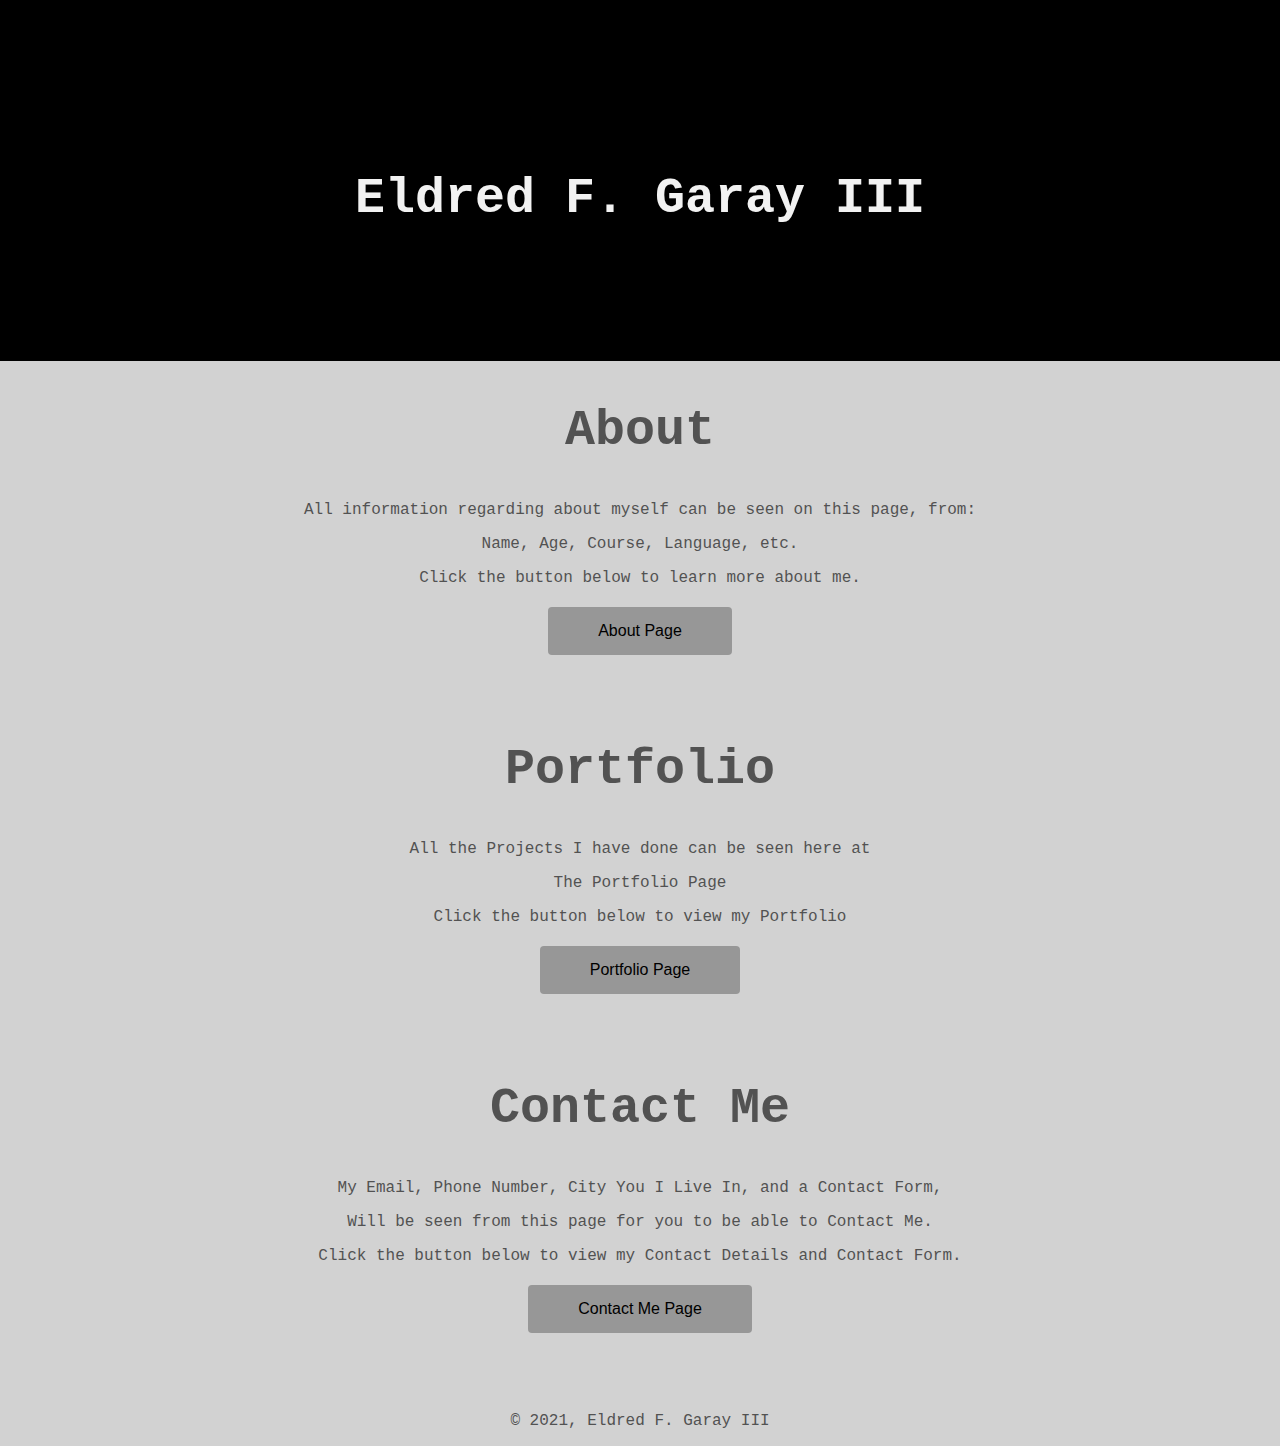
==== index.html @ b16a8767 "Add files via upload" ====
<!DOCTYPE html>
<html lang="en" dir="ltr">

<head>
  <meta charset="utf-8">
  <title>Home</title>
  <link rel="stylesheet" href="css/homepagestyles.css">
</head>

<body>
  <!-- Top Header Container -->
  <div class="top-container">
    <h1>Eldred F. Garay III</h1>
  </div>

  <!-- About Me Container -->
  <div class="about-container">
      <h2>About</h2>
      <p>All information regarding about myself can be seen on this page, from: </p>
      <p>Name, Age, Course, Language, etc.</p>
      <p>Click the button below to learn more about me.</p>
      <button class="button" name="aboutpage"><a href="pages/aboutpage.html">About Page</a></button>
    </div>

    <br><br>

      <!-- Portfolio Container -->
    <div class="portfolio-container">
      <h2>Portfolio</h2>
      <p>All the Projects I have done can be seen here at </p>
      <p>The Portfolio Page</p>
      <p>Click the button below to view my Portfolio</p>
      <button class="button" name="portfolio"><a href="pages/portfoliopage.html">Portfolio Page</a></button>
    </div>

    <br><br>

    <!-- Contact Me Container -->
    <div class="contactme-container">
      <h2>Contact Me</h2>
      <p>My Email, Phone Number, City You I Live In, and a Contact Form,</p>
      <p>Will be seen from this page for you to be able to Contact Me.</p>
      <p>Click the button below to view my Contact Details and Contact Form.</p>
      <button class="button" name="contactme"><a href="pages/contactme.html">Contact Me Page</a></button>
    </div>

    <br><br><br>
    <!-- Bottom Container -->
  <div class="bottom-container">
    <p>© 2021, Eldred F. Garay III</p>
  </div>

</body>

</html>
---- css/homepagestyles.css ----
/* Body CSS */
body {
  margin: 0;
  text-align: center;
  font-family: "Lucida Console", "Courier New", monospace;
  color: #525252;
  background-color: #d2d2d2;
}

/* Header CSS */
h1 {
  margin-top: 100px;
  font-family: "Lucida Console", "Courier New", monospace;
  font-size: 50px;
  color: #f2f2f2;
}

h2{
  font-family: "Lucida Console", "Courier New", monospace;
  font-size: 50px;
  color: #525252;
  padding-bottom: 0px;
}

h3{
  font-family: "Lucida Console", "Courier New", monospace;
}

a{
  text-decoration: none;
  color: #000000;
}

/* Top Container CSS */
.titleTop{
  font-size: 30px;
  font-weight: normal;
  color: #f2f2f2

}

.top-container {
  background-color: #000000;
  position: relative;
  padding-top: 70px;
  padding-bottom: 100px
}

/* Content Container CSS */
.about-container{
  margin: 5px 0;
}

.portfolio-container{
  margin: 5px 0;
}

.contactme-container{
  margin: 5px 0;
}

.button {
  background-color: #979797;
  border: none;
  color: white;
  padding: 15px 50px;
  border-radius: 4px;
  text-align: center;
  text-decoration: none;
  display: inline-block;
  font-size: 16px;
  margin: 4px 2px;
  cursor: pointer;
}
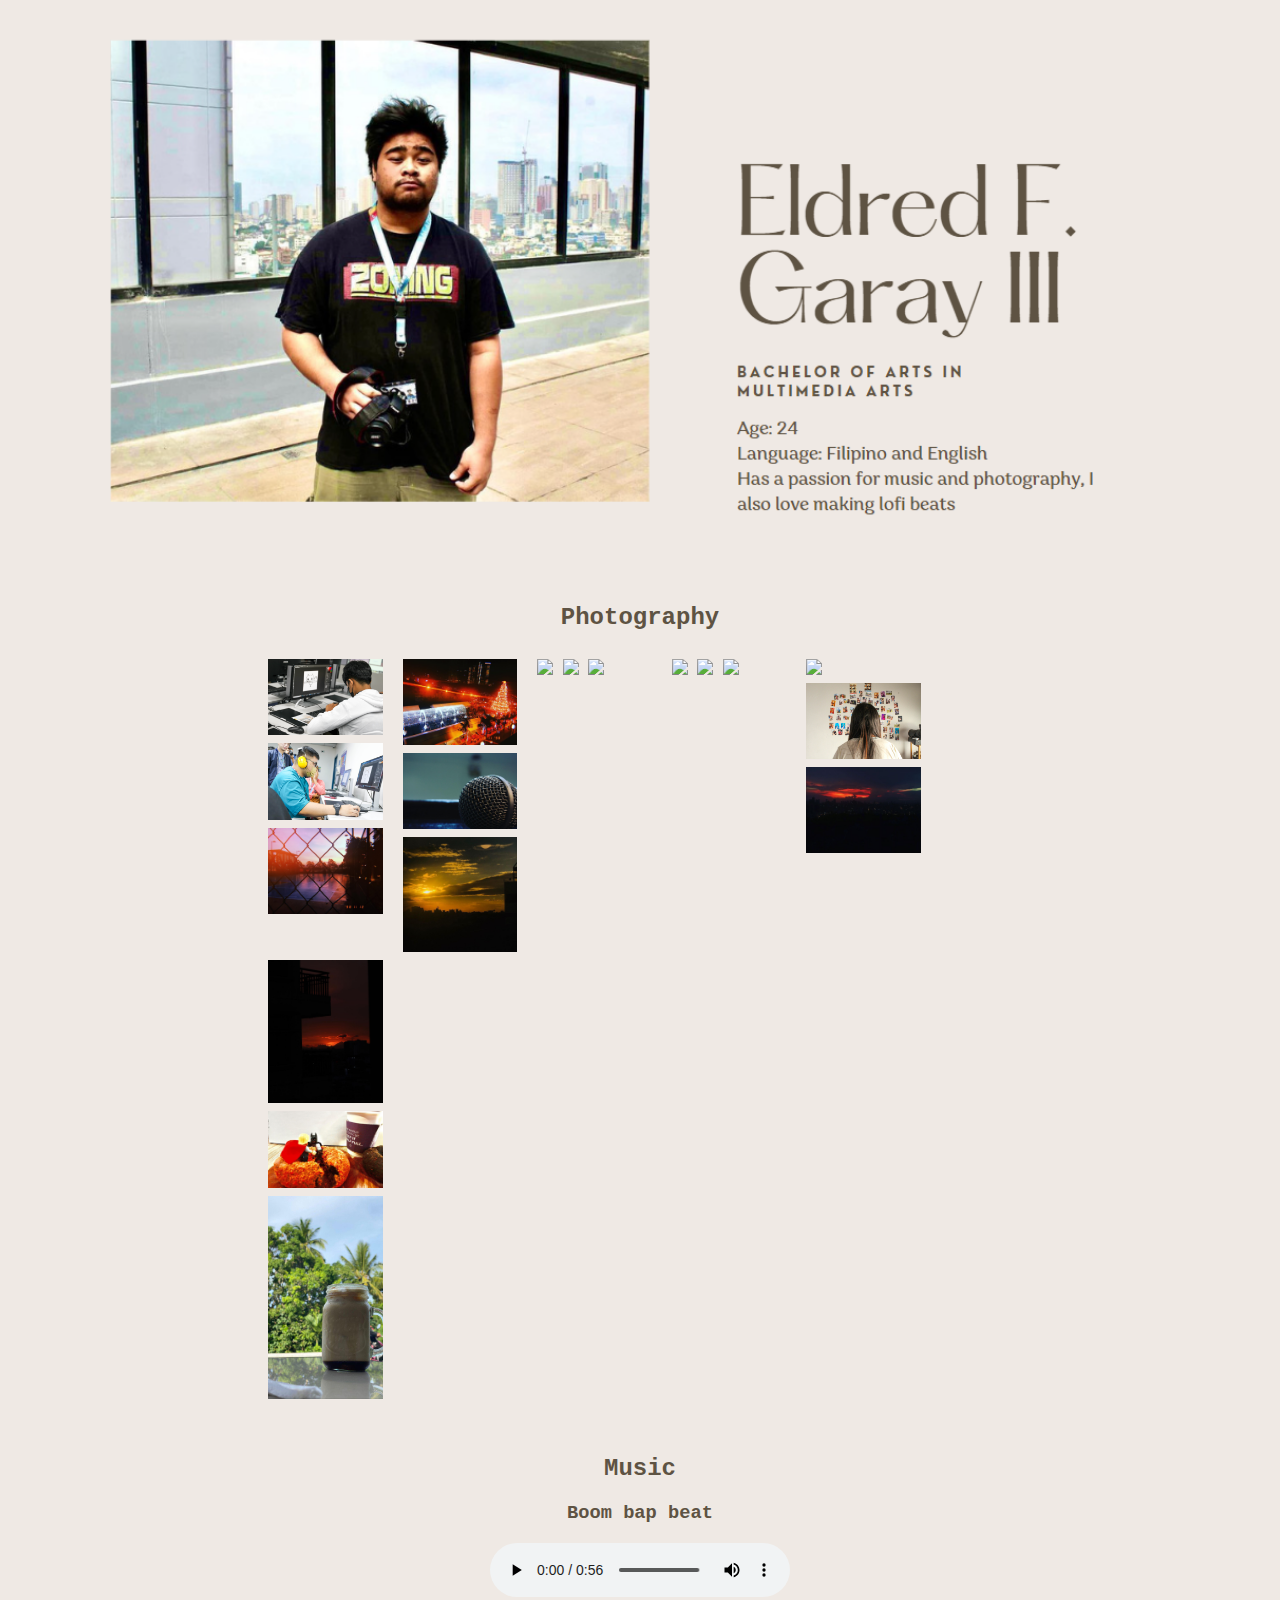
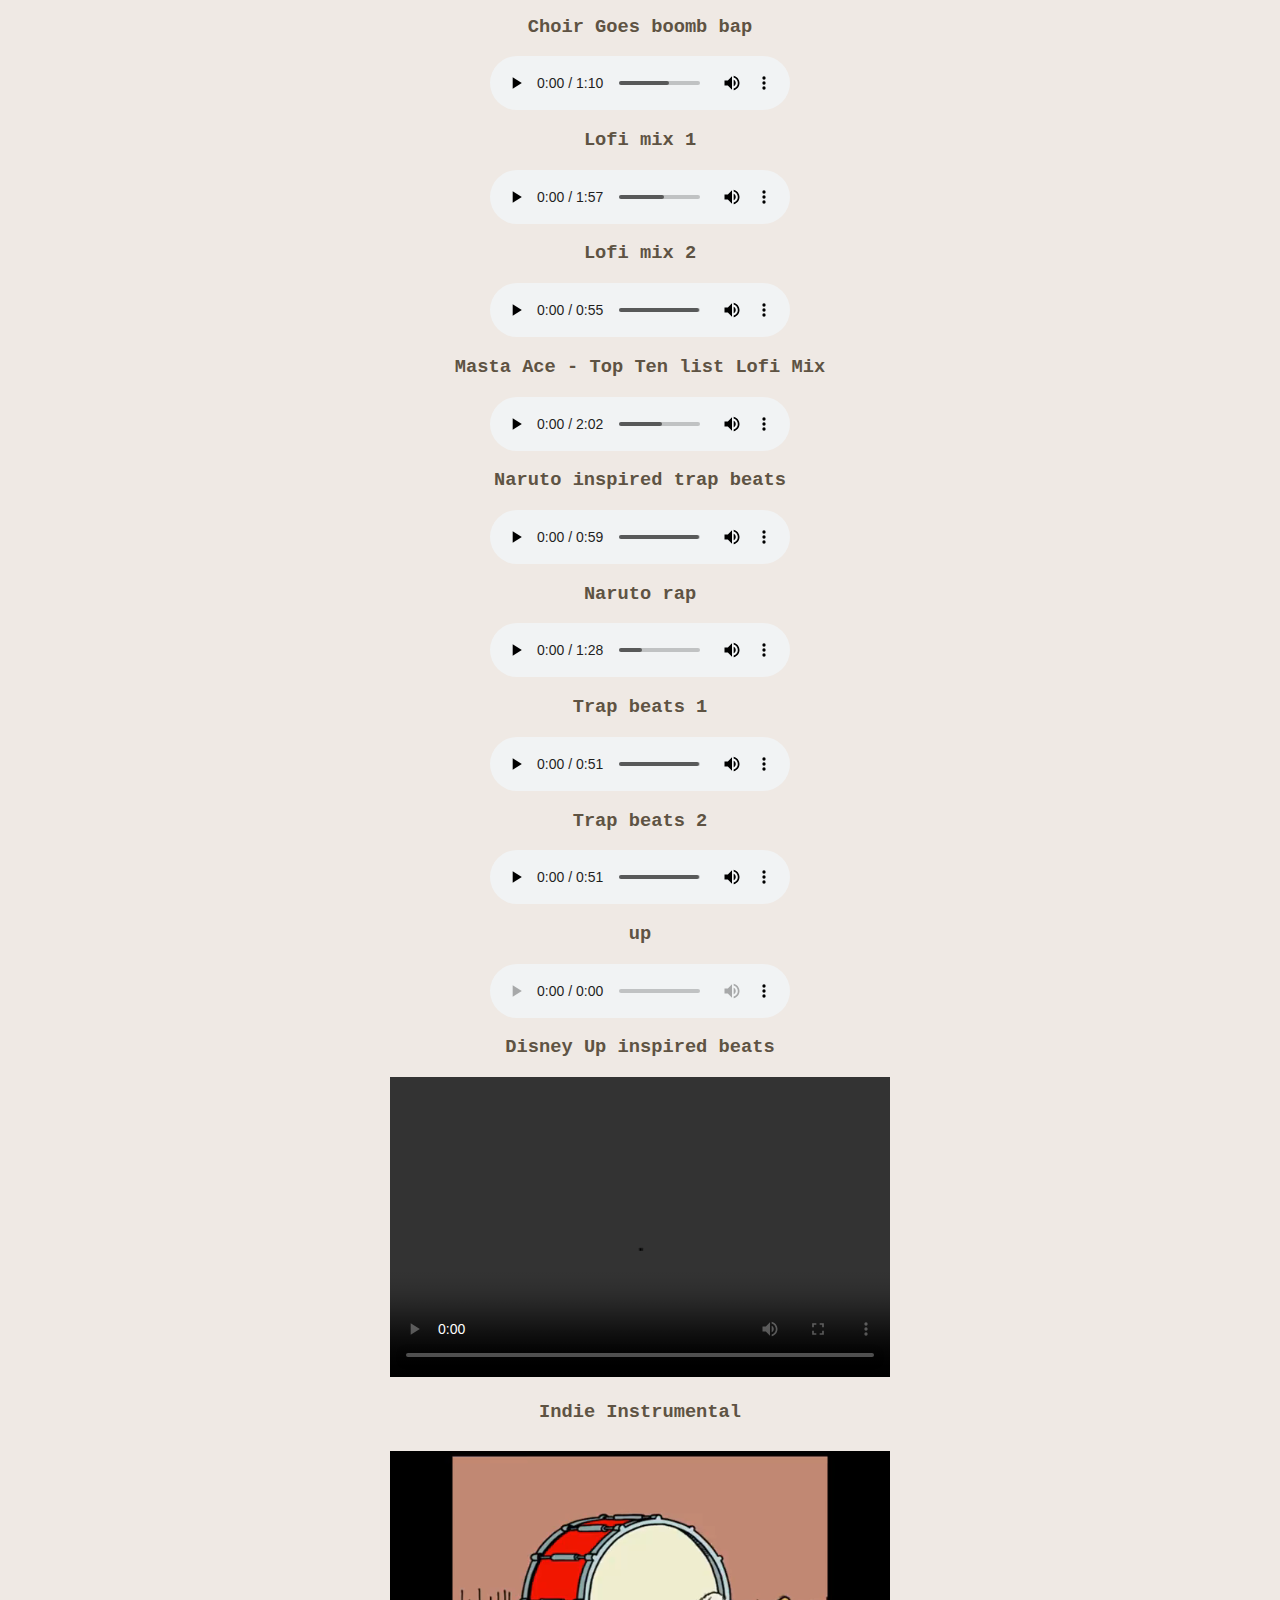
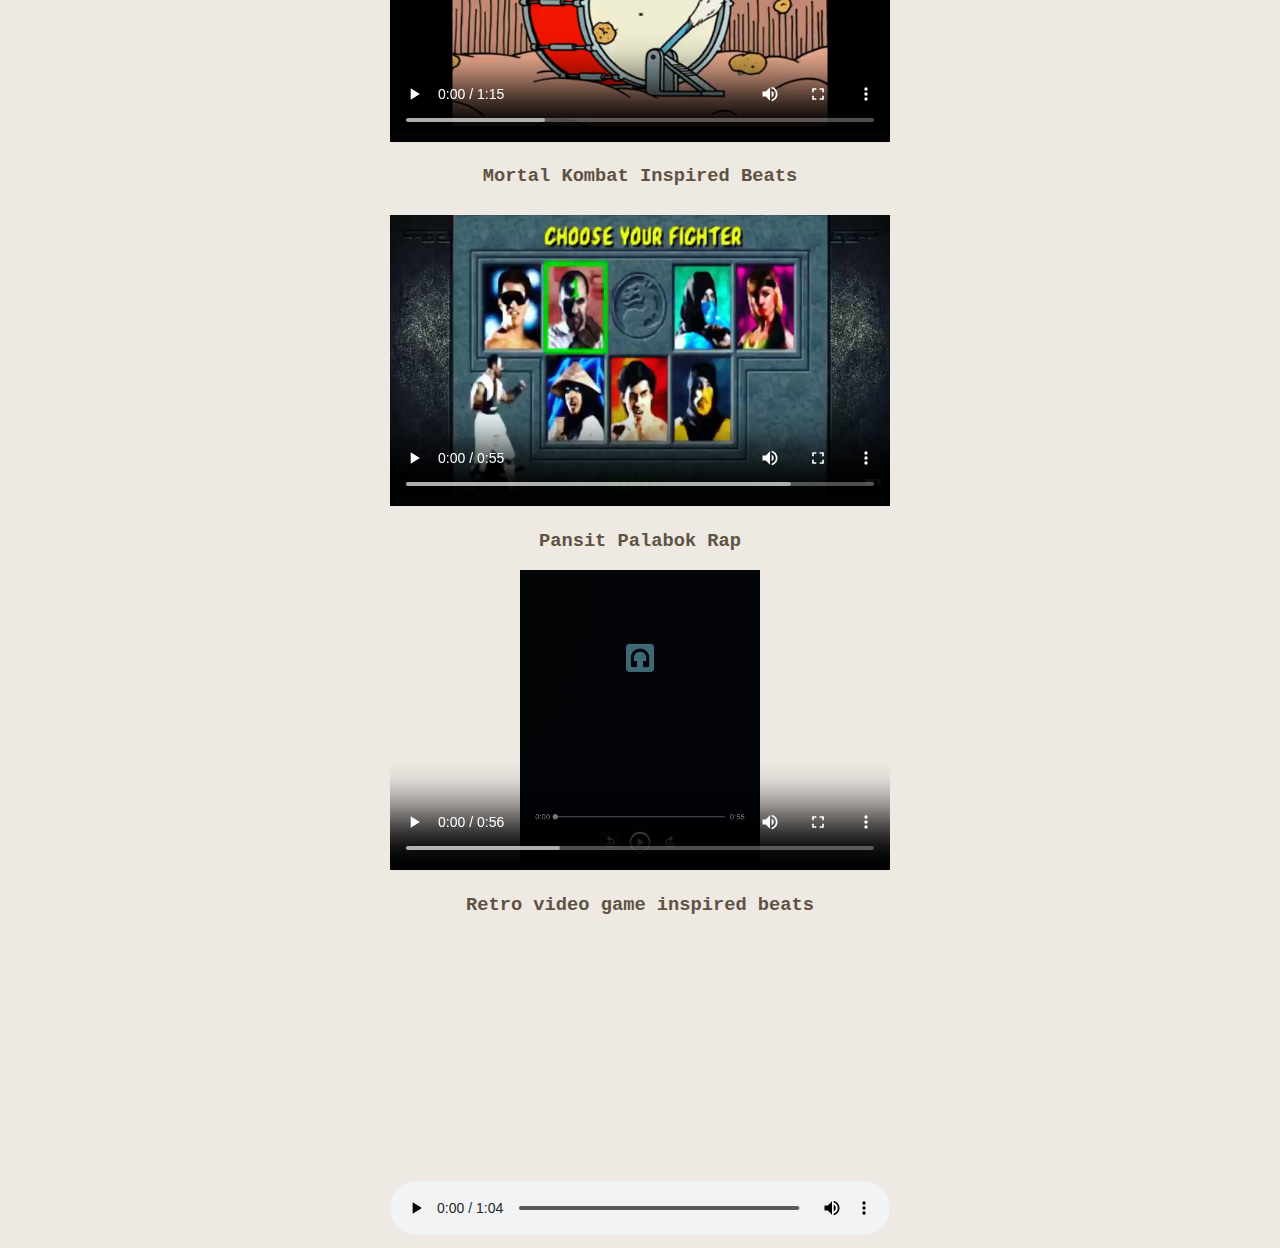
==== commit 5a9ba42c: "Add files via upload" ====
--- a/index.html
+++ b/index.html
@@ -1,55 +1,197 @@
 <!DOCTYPE html>
-<html lang="en" dir="ltr">
+<html>
+    <header>
+        <meta charset="utf-8">
+        <title>Portfolio</title>
+        <link rel="stylesheet" href="css/styles.css">
+    </header>
+    <body>
+        <div class="about-me-img">
+            <img src="images/eldredgarayiiiintro.png" width="90%"/>
+        </div>
+        <!-- <div class="header-div">
+            <p>Eldred F. Garay III</p>
+        </div>
 
-<head>
-  <meta charset="utf-8">
-  <title>Home</title>
-  <link rel="stylesheet" href="css/homepagestyles.css">
-</head>
+       <div class="about-me">
+            <img src="images/eldredgarayiii.jpg" class="about-me-img"/>
+            <h3>About Me</h3>
+            <p>Age: 24</p>
+            <p>Bachelor of Arts in Multimedia Arts</p>
+            <p>Languages: Filipino & English</p>
+            <p>Passions: Music and Photography</p>
+       </div> -->
+       
+        <h2>Photography</h2>
+       
 
-<body>
-  <!-- Top Header Container -->
-  <div class="top-container">
-    <h1>Eldred F. Garay III</h1>
-  </div>
+       <div class="row">
+            <div class="column">
+                <img onclick="change1()" src="images/img1.jpg" width="100%">
+                <img onclick="change2()" src="images/img2.jpg" width="100%">
+                <img onclick="change3()" src="images/img3.jpg" width="100%">
+            </div>
 
-  <!-- About Me Container -->
-  <div class="about-container">
-      <h2>About</h2>
-      <p>All information regarding about myself can be seen on this page, from: </p>
-      <p>Name, Age, Course, Language, etc.</p>
-      <p>Click the button below to learn more about me.</p>
-      <button class="button" name="aboutpage"><a href="pages/aboutpage.html">About Page</a></button>
-    </div>
+            <div class="column">
+                <img src="images/img4.jpg" width="100%">
+                <img src="images/img5.jpg" width="100%">
+                <img src="images/img6.jpg" width="100%">
+            </div>
 
-    <br><br>
+            <div class="column">
+                <img src="images/img7.jpg" width="100%">
+                <img src="images/img8.jpg" width="100%">
+                <img src="images/img9.jpg" width="100%">
+            </div>
 
-      <!-- Portfolio Container -->
-    <div class="portfolio-container">
-      <h2>Portfolio</h2>
-      <p>All the Projects I have done can be seen here at </p>
-      <p>The Portfolio Page</p>
-      <p>Click the button below to view my Portfolio</p>
-      <button class="button" name="portfolio"><a href="pages/portfoliopage.html">Portfolio Page</a></button>
-    </div>
+            <div class="column">
+                <img src="images/img10.jpg" width="100%">
+                <img src="images/img11.jpg" width="100%">
+                <img src="images/img12.jpg" width="100%">
+            </div>
 
-    <br><br>
+            <div class="column">
+                <img src="images/img13.jpg" width="100%">
+                <img src="images/img14.jpg" width="100%">
+                <img src="images/img15.jpg" width="100%">
+            </div>
 
-    <!-- Contact Me Container -->
-    <div class="contactme-container">
-      <h2>Contact Me</h2>
-      <p>My Email, Phone Number, City You I Live In, and a Contact Form,</p>
-      <p>Will be seen from this page for you to be able to Contact Me.</p>
-      <p>Click the button below to view my Contact Details and Contact Form.</p>
-      <button class="button" name="contactme"><a href="pages/contactme.html">Contact Me Page</a></button>
-    </div>
+            <div class="column">
+                <img src="images/img16.jpg" width="100%">
+                <img src="images/img17.jpg" width="100%">
+                <img src="images/img18.jpg" width="100%">
+            </div>
+       </div>
+       
+       <br><br>
+           
+        <h2>Music</h2>
 
-    <br><br><br>
-    <!-- Bottom Container -->
-  <div class="bottom-container">
-    <p>© 2021, Eldred F. Garay III</p>
-  </div>
+        <h3>Boom bap beat</h3>
+        <div class="audio-container">
+            <audio controls>
+            <source src="music/Boom bap beat.mp3" type="audio/ogg">
+            <source src="music/Boom bap beat.mp3" type="audio/mpeg">
+            Your browser does not support the audio element.
+            </audio>
+        </div>
 
-</body>
+        <h3>Choir Goes boomb bap</h3>
+        <div class="audio-container">
+            <audio controls>
+            <source src="music/Choir goes boom bap.mp3" type="audio/ogg">
+            <source src="music/Choir goes boom bap.mp3" type="audio/mpeg">
+            Your browser does not support the audio element.
+            </audio>
+        </div>
 
-</html>
+        <h3>Lofi mix 1</h3>
+        <div class="audio-container">
+            <audio controls>
+            <source src="music/Lofi mix 1.mp3" type="audio/ogg">
+            <source src="music/Lofi mix 1.mp3" type="audio/mpeg">
+            Your browser does not support the audio element.
+            </audio>
+        </div>
+
+        <h3>Lofi mix 2</h3>
+        <div class="audio-container">
+            <audio controls>
+            <source src="music/Lofi mix 2.mp3" type="audio/ogg">
+            <source src="music/Lofi mix 2.mp3" type="audio/mpeg">
+            Your browser does not support the audio element.
+            </audio>
+        </div>
+
+        <h3>Masta Ace - Top Ten list Lofi Mix</h3>
+        <div class="audio-container">
+            <audio controls>
+            <source src="music/Masta Ace - Top Ten list Lofi Mix.mp3" type="audio/ogg">
+            <source src="music/Masta Ace - Top Ten list Lofi Mix.mp3" type="audio/mpeg">
+            Your browser does not support the audio element.
+            </audio>
+        </div>
+        
+        <h3>Naruto inspired trap beats</h3>
+        <div class="audio-container">
+            <audio controls>
+            <source src="music/Naruto inspired trap beats.mp3" type="audio/ogg">
+            <source src="music/Naruto inspired trap beats.mp3" type="audio/mpeg">
+            Your browser does not support the audio element.
+            </audio>
+        </div>
+
+        <h3>Naruto rap</h3>
+        <div class="audio-container">
+            <audio controls>
+            <source src="music/Naruto rap.mp3" type="audio/ogg">
+            <source src="music/Naruto rap.mp3" type="audio/mpeg">
+            Your browser does not support the audio element.
+            </audio>
+        </div>
+
+        <h3>Trap beats 1</h3>
+        <div class="audio-container">
+            <audio controls>
+            <source src="music/Trap beats 1.mp3" type="audio/ogg">
+            <source src="music/Trap beats 1.mp3" type="audio/mpeg">
+            Your browser does not support the audio element.
+            </audio>
+        </div>
+
+        <h3>Trap beats 2</h3>
+        <div class="audio-container">
+            <audio controls>
+            <source src="music/Trap beats 2.mp3" type="audio/ogg">
+            <source src="music/Trap beats 2.mp3" type="audio/mpeg">
+            Your browser does not support the audio element.
+            </audio>
+        </div>
+
+        <h3>up</h3>
+        <div class="audio-container">
+            <audio controls>
+            <source src="music/up.mp3" type="audio/ogg">
+            <source src="music/up.mp3" type="audio/mpeg">
+            Your browser does not support the audio element.
+            </audio>
+        </div>
+
+        <div class="video-container">
+            <h3>Disney Up inspired beats</h3>
+            <video width="500px" height="300px" controls="controls">
+                <source src="videos/Disney Up inspired beats.mp4" type="video/mp4" />
+            </video>
+       </div>
+
+       <div class="video-container">
+            <h3>Indie Instrumental</h3>
+            <video width="500px" height="300px" controls="controls">
+                <source src="videos/Indie Instrumental.mp4" type="video/mp4" />
+            </video>
+        </div>
+
+        <div class="video-container">
+            <h3>Mortal Kombat Inspired Beats</h3>
+            <video width="500px" height="300px" controls="controls">
+                <source src="videos/Mortal Kombat Inspired beats.mp4" type="video/mp4" />
+            </video>
+       </div>
+
+       <div class="video-container">
+            <h3>Pansit Palabok Rap</h3>
+            <video width="500px" height="300px" controls="controls">
+                <source src="videos/Pansit Palabok Rap.mp4" type="video/mp4" />
+            </video>
+        </div>
+
+        <div class="video-container">
+            <h3>Retro video game inspired beats</h3>
+            <video width="500px" height="300px" controls="controls">
+                <source src="videos/Retro video game inspired beats.mp4" type="video/mp4" />
+            </video>
+        </div>
+
+    </body>
+    <script type="text/javascript" src="js/images.js"></script>
+</html>--- a/css/styles.css
+++ b/css/styles.css
@@ -0,0 +1,59 @@
+.header-div{
+    font-size: 100px;
+    text-align: center;
+}
+
+/* .about-me{
+    font-size: 18px;
+    text-align: center;
+} */
+
+.about-me-img{
+    display: flex;
+    justify-content: center;
+    align-items: center;
+    width: 100%;
+    height: 30%;
+}
+
+.row {
+    display: flex;
+    flex-wrap: wrap;
+    padding: 0 250px;
+}
+
+.column {
+    flex: 15%;
+    max-width: 15%;
+    padding: 0 10px;
+}
+
+.column img {
+    margin-top: 8px;
+    vertical-align: middle;
+}  
+
+.audio-container{
+    display: flex;
+    justify-content: center;
+    align-items: center;
+}
+
+.video-container{
+    text-align: center;
+}
+
+body{
+    font-family: 'Courier New', monospace;
+    background-color: #EFE9E4;
+}
+
+h2{
+    text-align: center;
+    color: #5E5343;
+}
+
+h3{
+    text-align: center;
+    color: #5E5343;
+}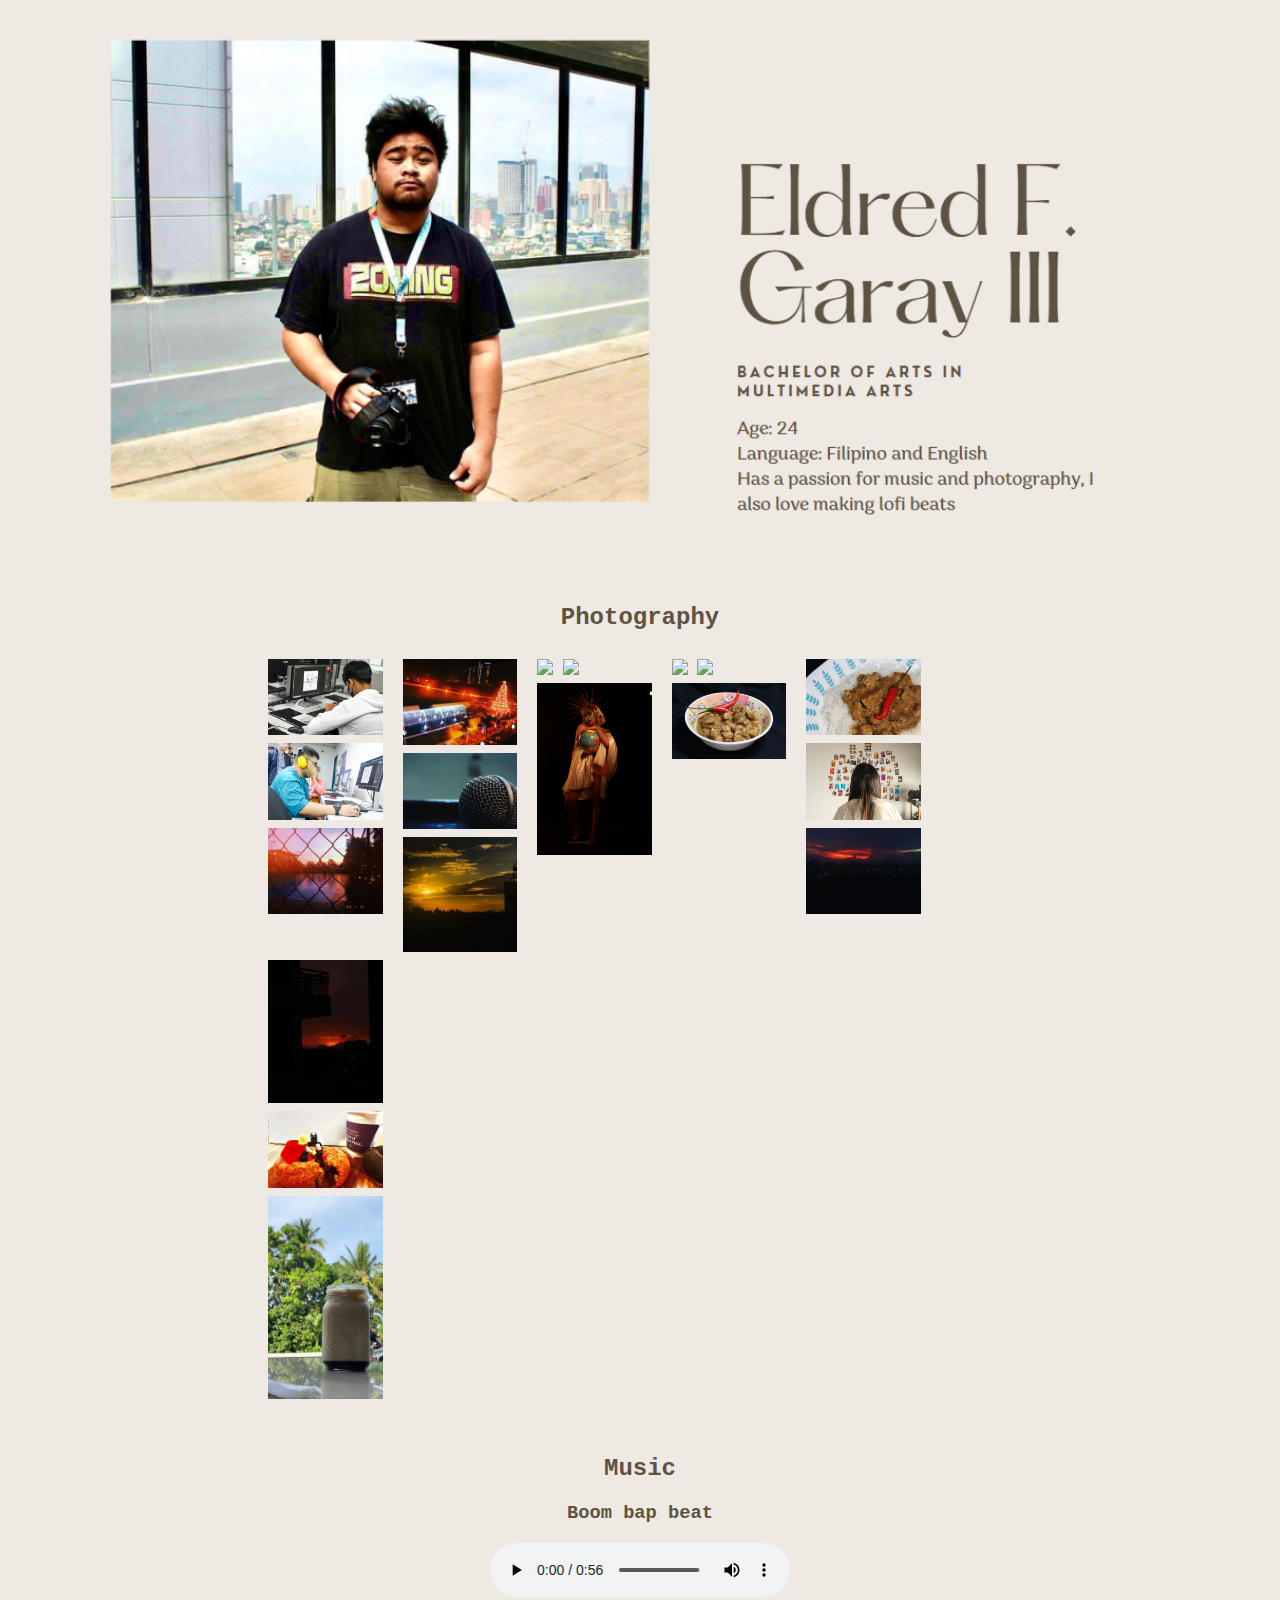
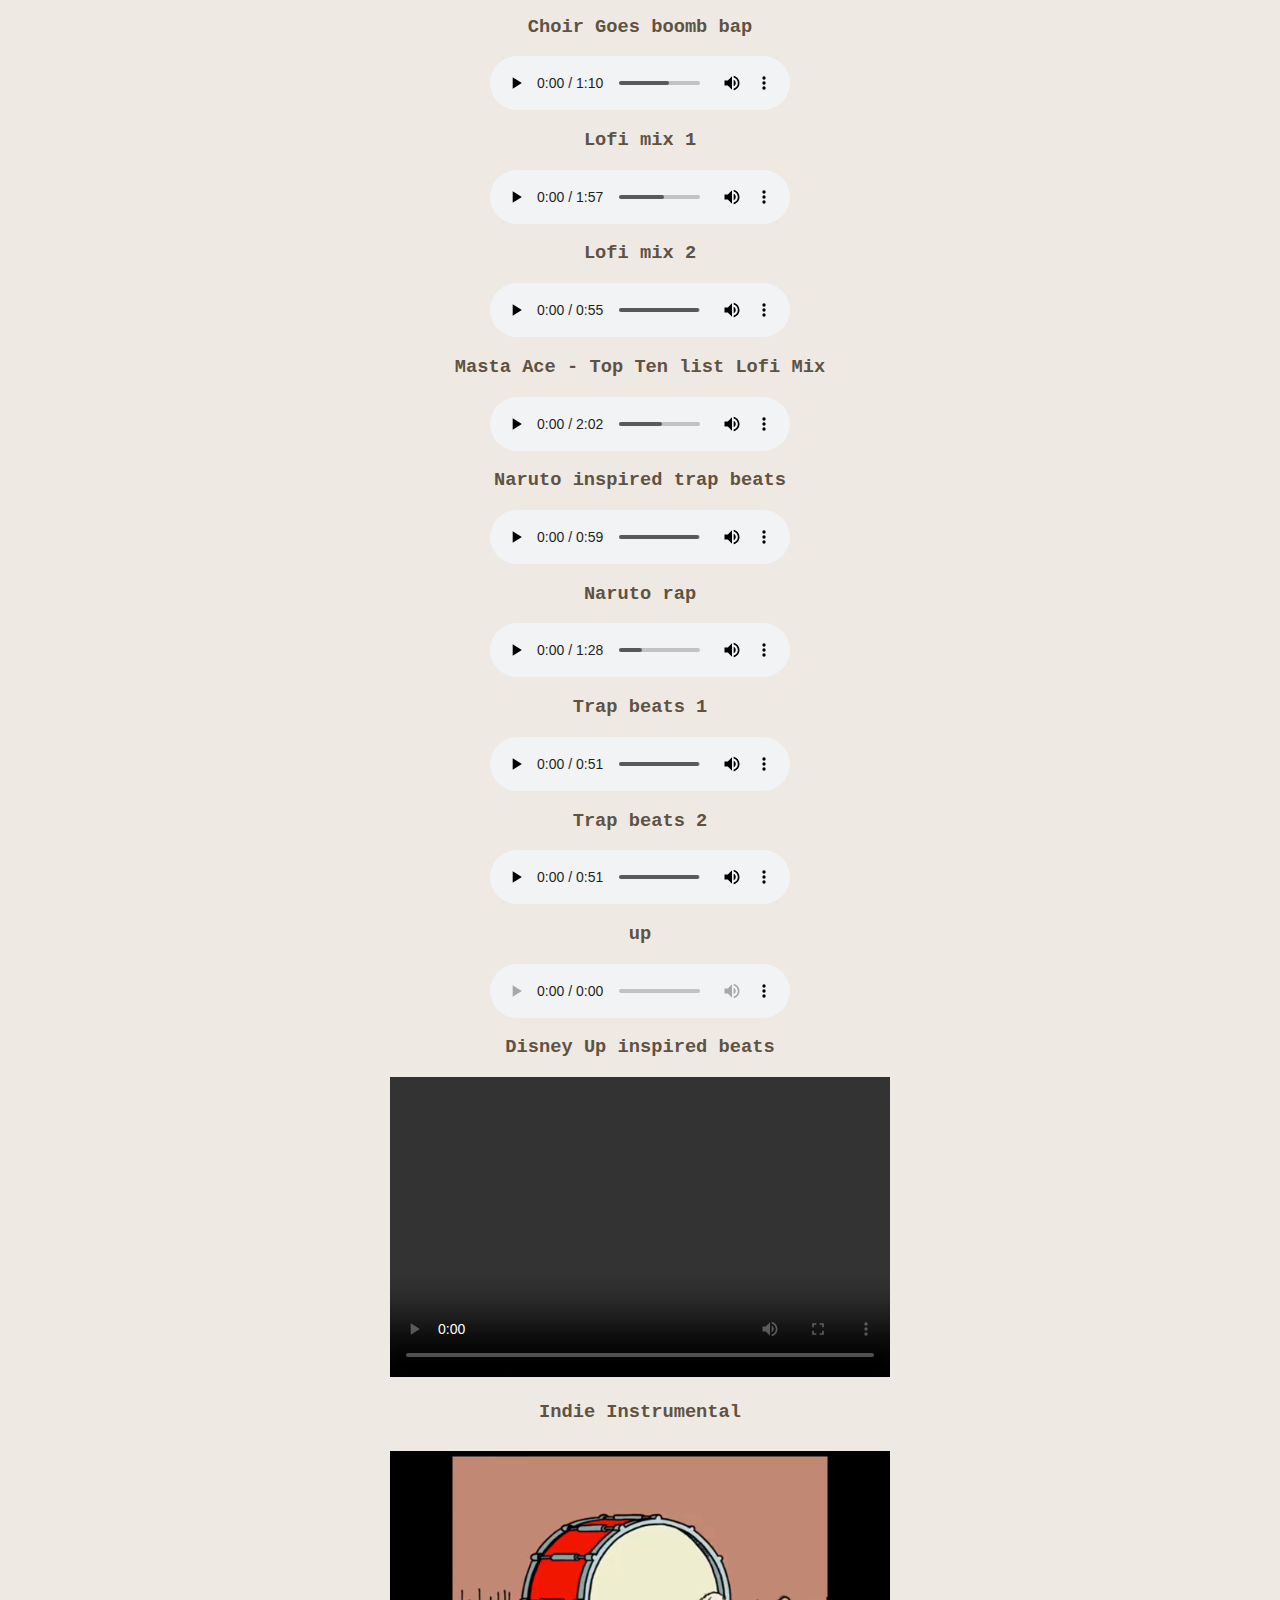
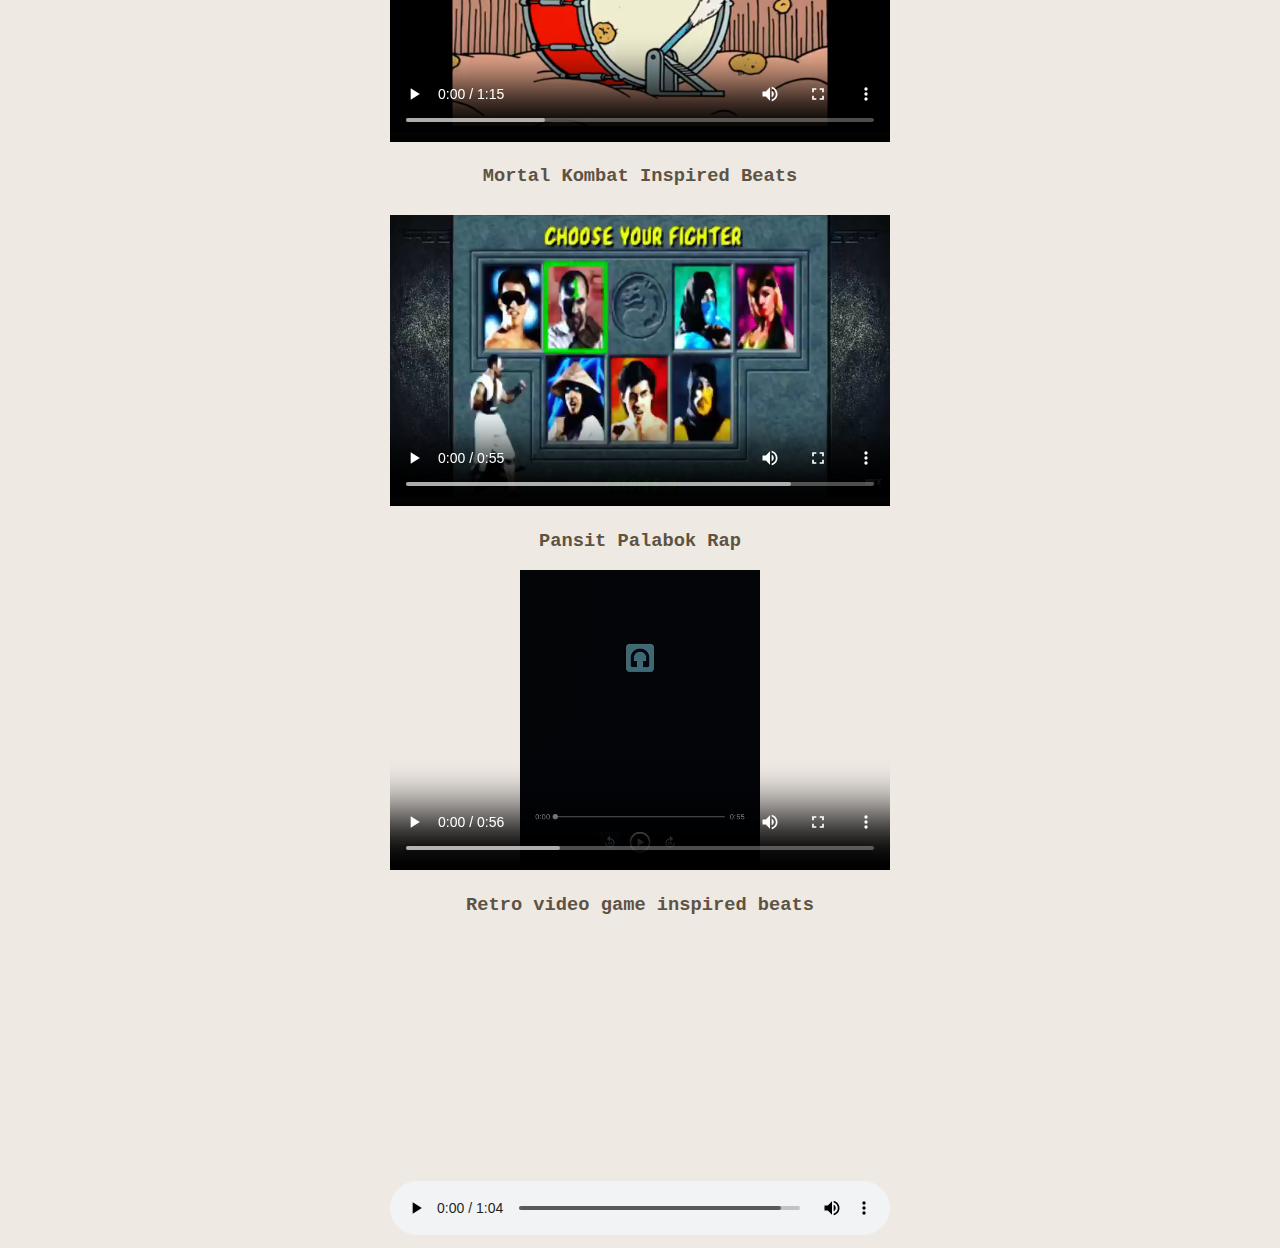
==== commit a0b73d0f: "Add files via upload" ====
--- a/index.html
+++ b/index.html
@@ -27,9 +27,9 @@
 
        <div class="row">
             <div class="column">
-                <img onclick="change1()" src="images/img1.jpg" width="100%">
-                <img onclick="change2()" src="images/img2.jpg" width="100%">
-                <img onclick="change3()" src="images/img3.jpg" width="100%">
+                <img src="images/img1.jpg" width="100%">
+                <img src="images/img2.jpg" width="100%">
+                <img src="images/img3.jpg" width="100%">
             </div>
 
             <div class="column">
@@ -41,17 +41,17 @@
             <div class="column">
                 <img src="images/img7.jpg" width="100%">
                 <img src="images/img8.jpg" width="100%">
-                <img src="images/img9.jpg" width="100%">
+                <img src="images/img9.JPG" width="100%">
             </div>
 
             <div class="column">
                 <img src="images/img10.jpg" width="100%">
-                <img src="images/img11.jpg" width="100%">
-                <img src="images/img12.jpg" width="100%">
+                <img src="images/img11.JPG" width="100%">
+                <img src="images/img12.JPG" width="100%">
             </div>
 
             <div class="column">
-                <img src="images/img13.jpg" width="100%">
+                <img src="images/img13.JPG" width="100%">
                 <img src="images/img14.jpg" width="100%">
                 <img src="images/img15.jpg" width="100%">
             </div>
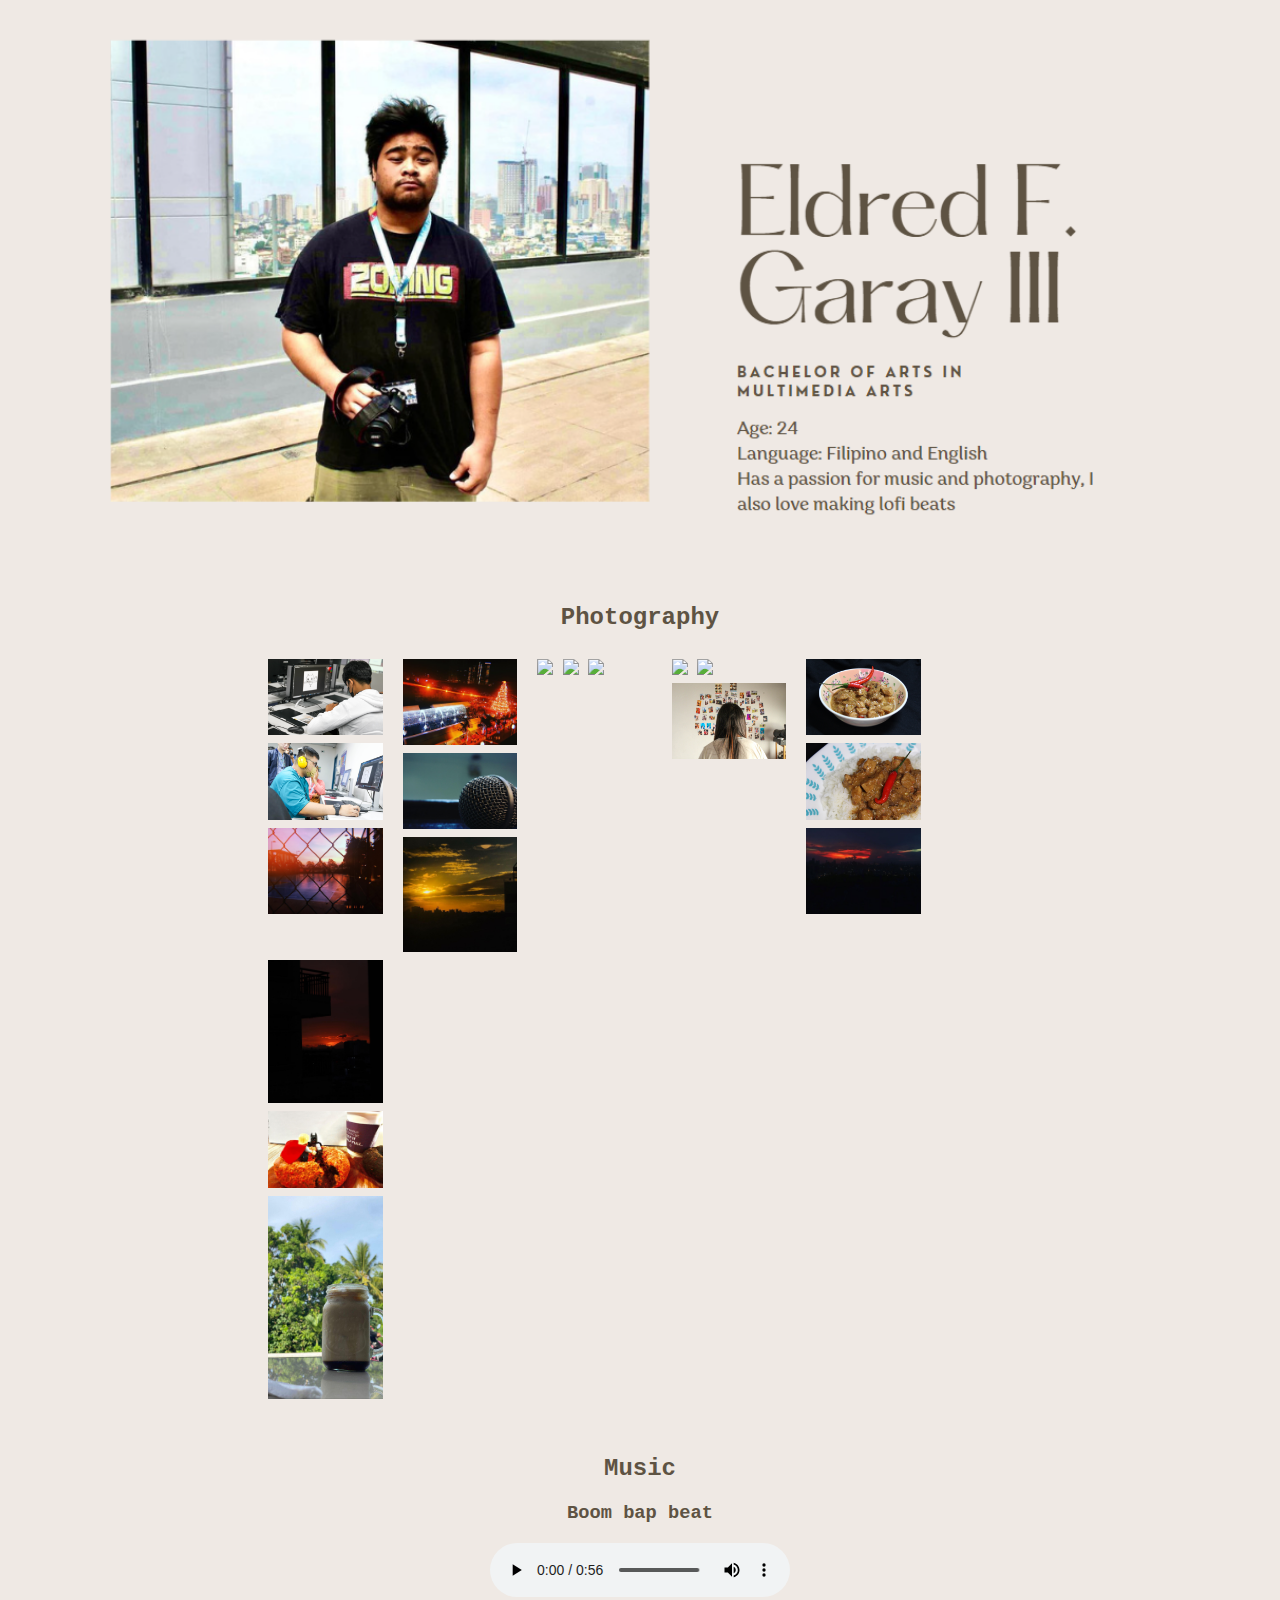
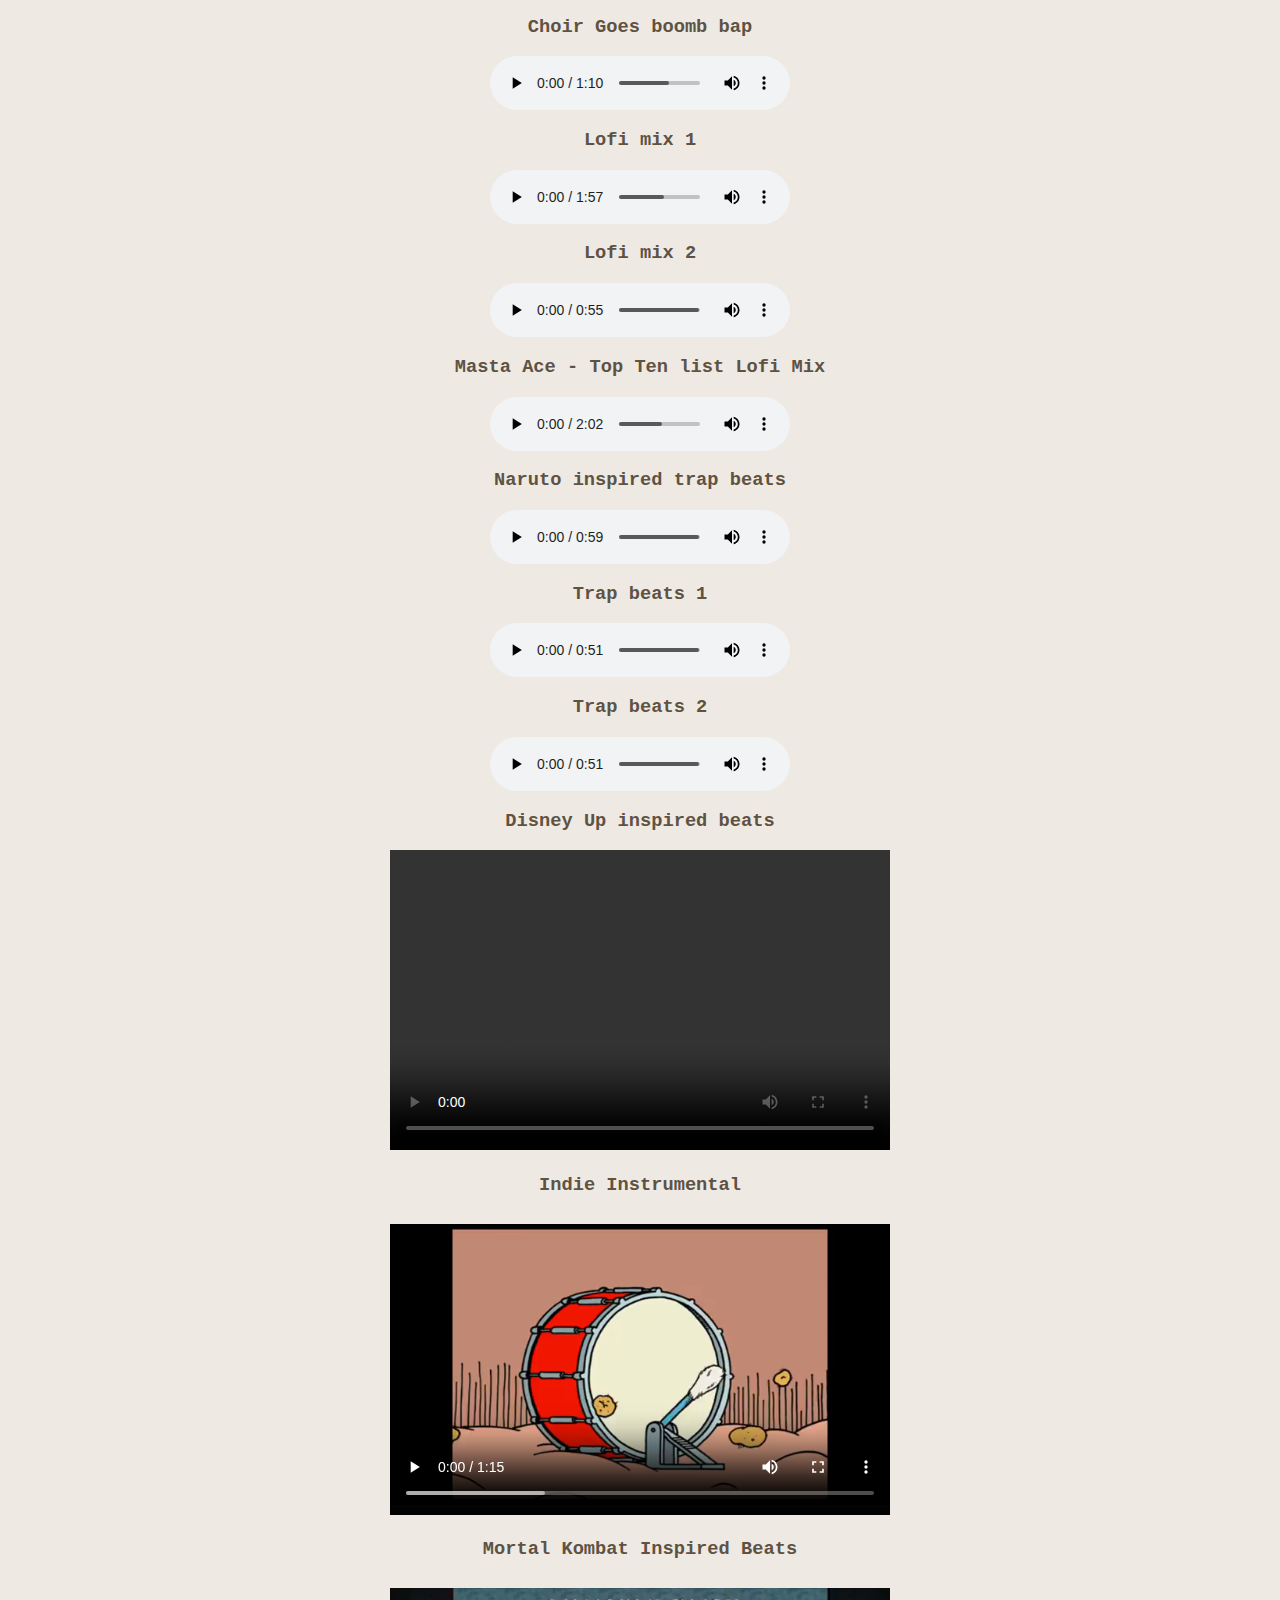
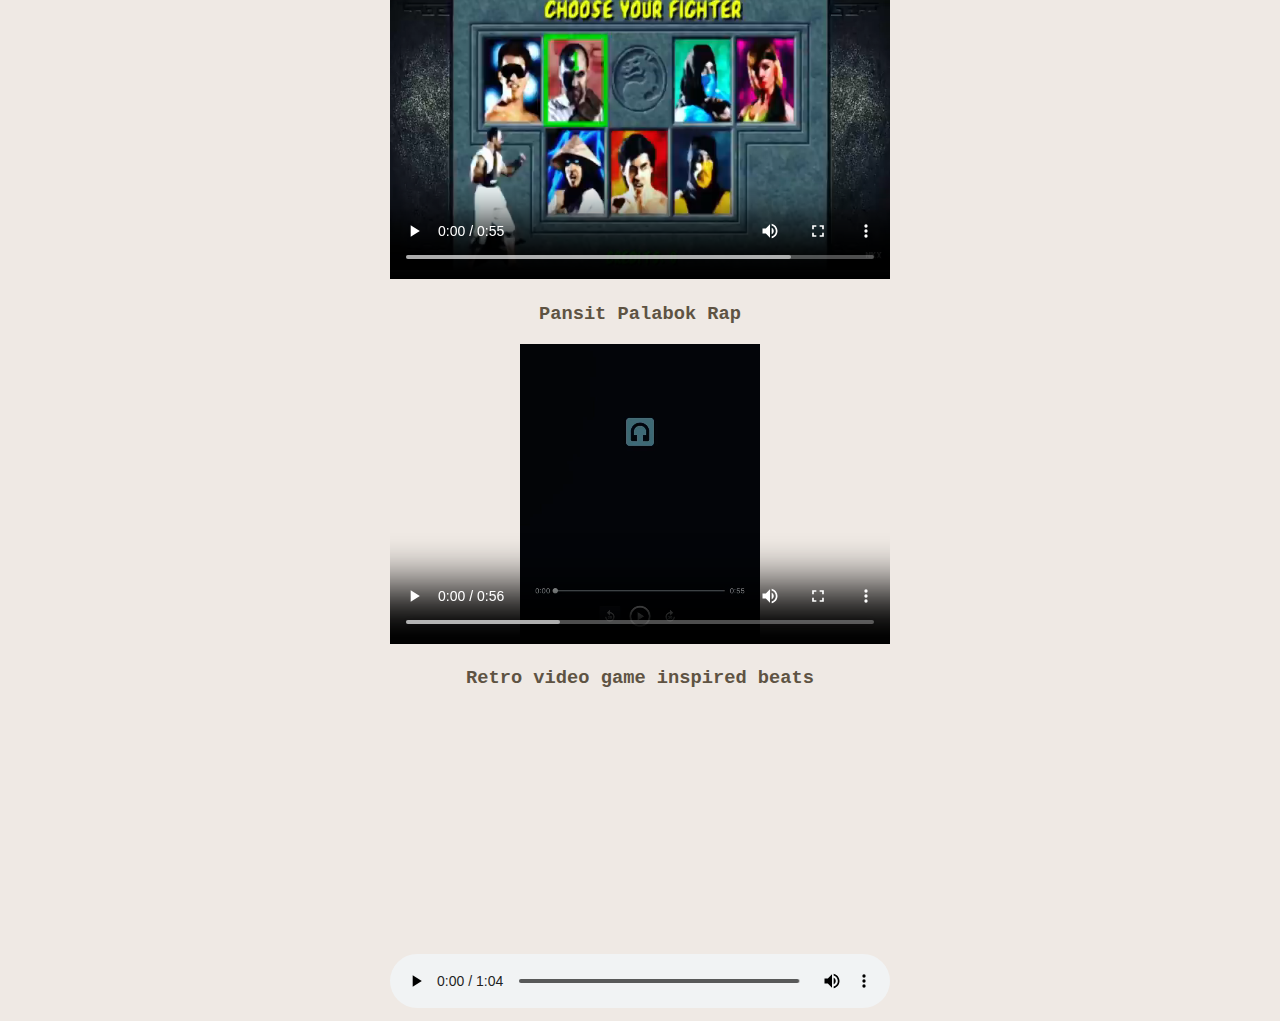
==== commit a60e0282: "Add files via upload" ====
--- a/index.html
+++ b/index.html
@@ -46,13 +46,13 @@
 
             <div class="column">
                 <img src="images/img10.jpg" width="100%">
-                <img src="images/img11.JPG" width="100%">
-                <img src="images/img12.JPG" width="100%">
+                <img src="images/img11.jpg" width="100%">
+                <img src="images/img14.jpg" width="100%">
             </div>
 
             <div class="column">
-                <img src="images/img13.JPG" width="100%">
-                <img src="images/img14.jpg" width="100%">
+                <img src="images/img12.jpg" width="100%">
+                <img src="images/img13.jpg" width="100%">
                 <img src="images/img15.jpg" width="100%">
             </div>
 
@@ -121,15 +121,6 @@
             </audio>
         </div>
 
-        <h3>Naruto rap</h3>
-        <div class="audio-container">
-            <audio controls>
-            <source src="music/Naruto rap.mp3" type="audio/ogg">
-            <source src="music/Naruto rap.mp3" type="audio/mpeg">
-            Your browser does not support the audio element.
-            </audio>
-        </div>
-
         <h3>Trap beats 1</h3>
         <div class="audio-container">
             <audio controls>
@@ -144,15 +135,6 @@
             <audio controls>
             <source src="music/Trap beats 2.mp3" type="audio/ogg">
             <source src="music/Trap beats 2.mp3" type="audio/mpeg">
-            Your browser does not support the audio element.
-            </audio>
-        </div>
-
-        <h3>up</h3>
-        <div class="audio-container">
-            <audio controls>
-            <source src="music/up.mp3" type="audio/ogg">
-            <source src="music/up.mp3" type="audio/mpeg">
             Your browser does not support the audio element.
             </audio>
         </div>
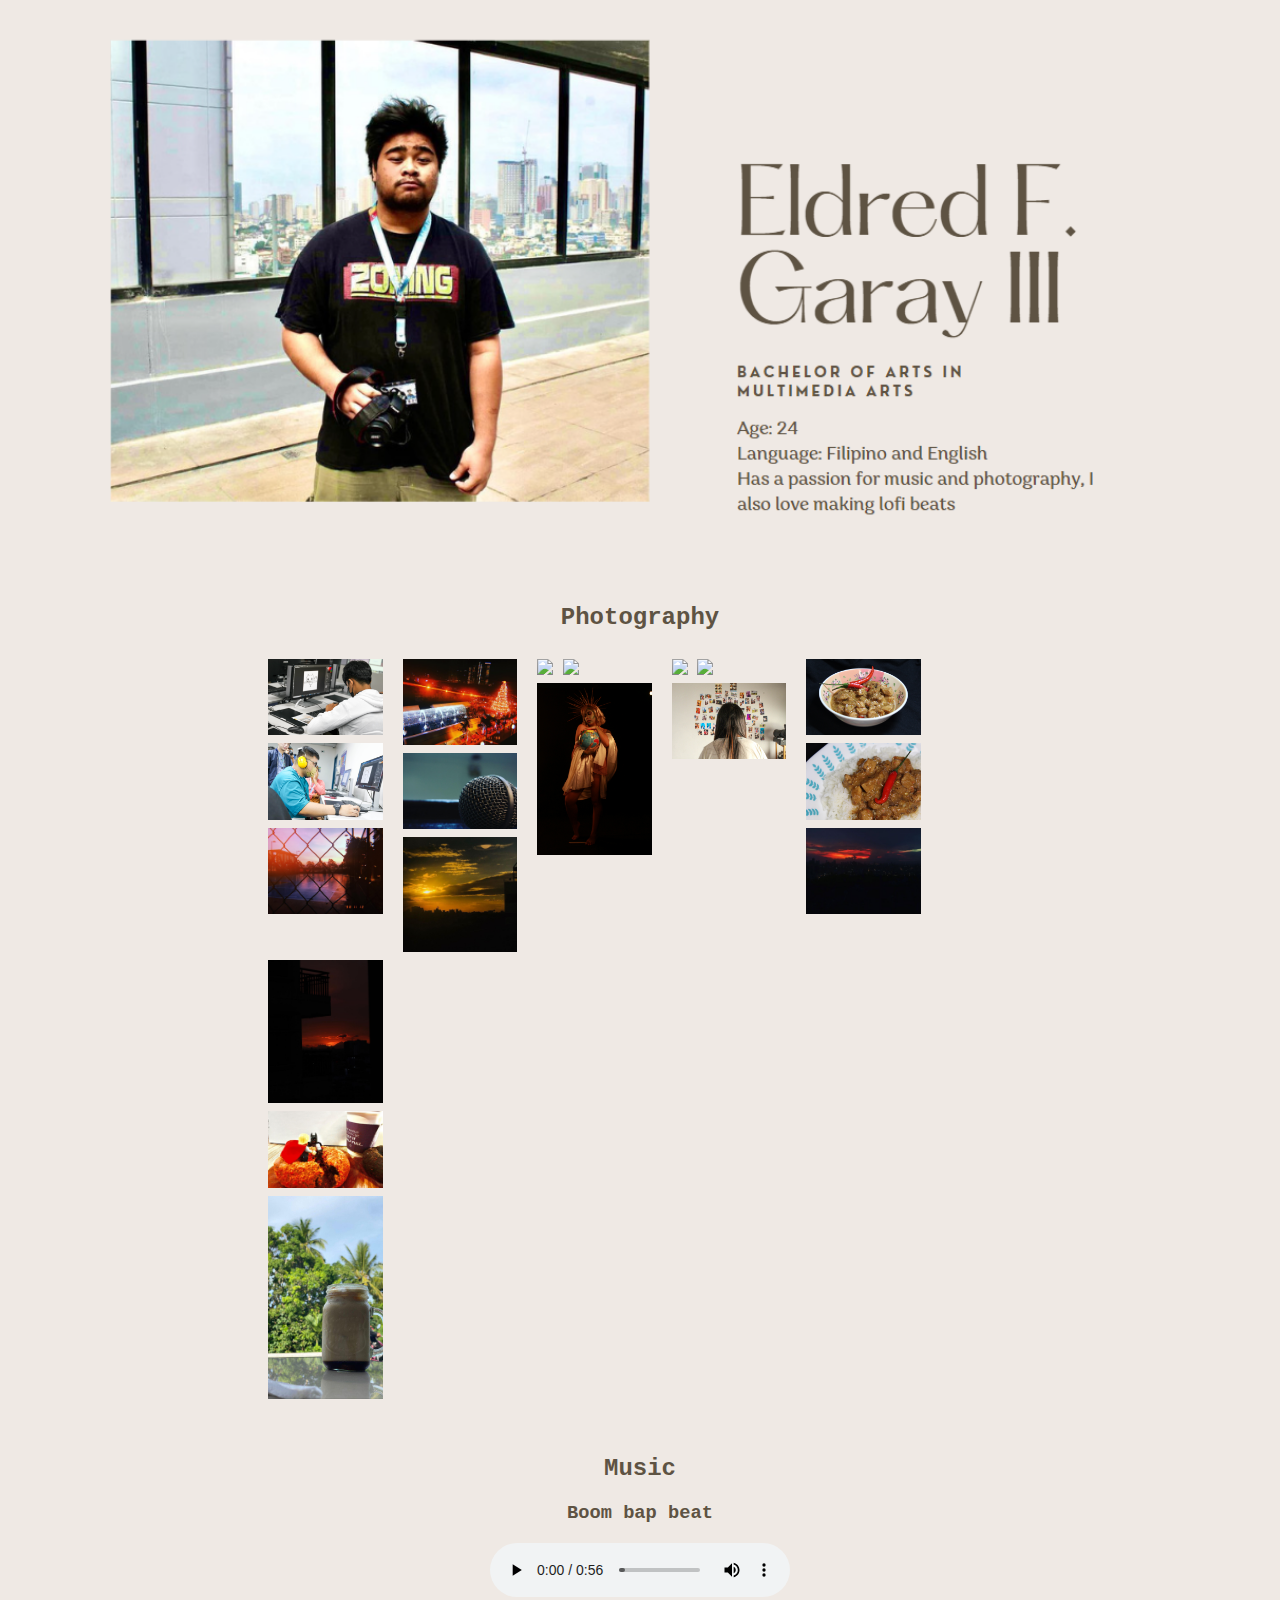
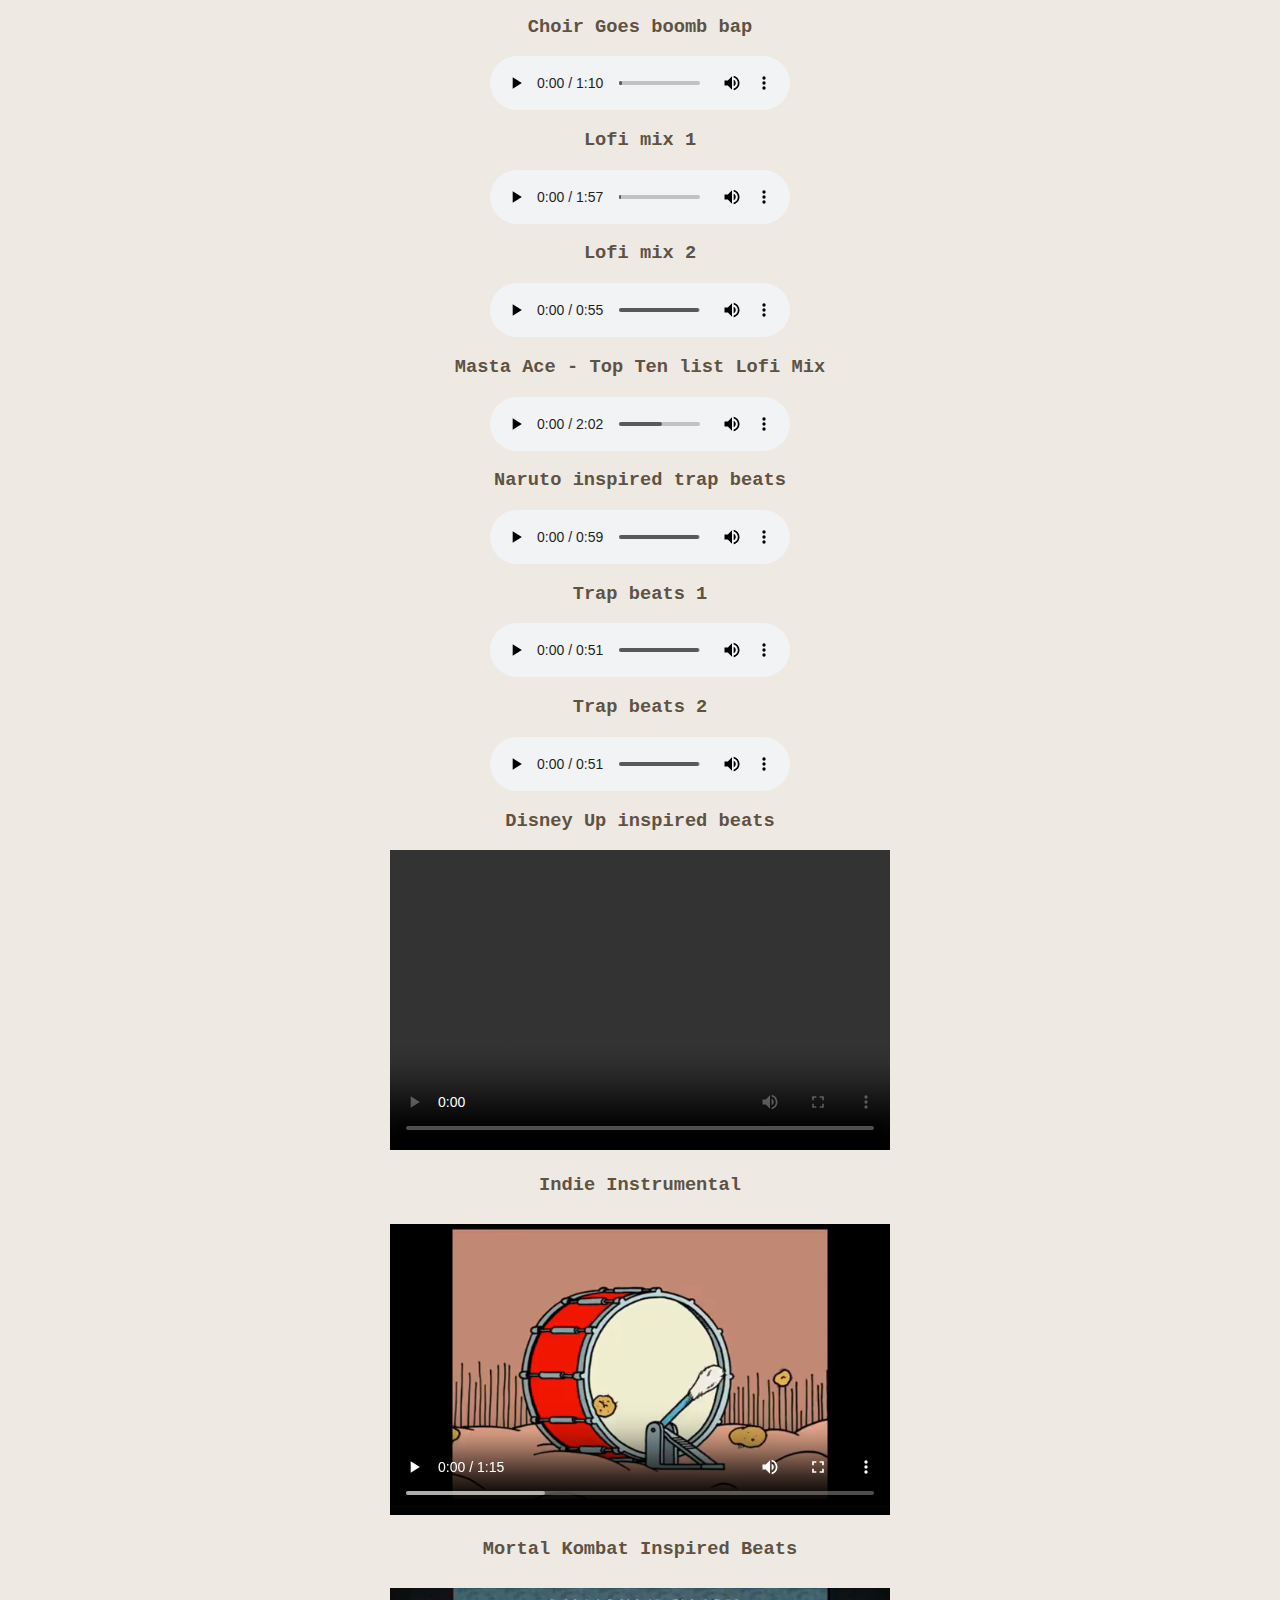
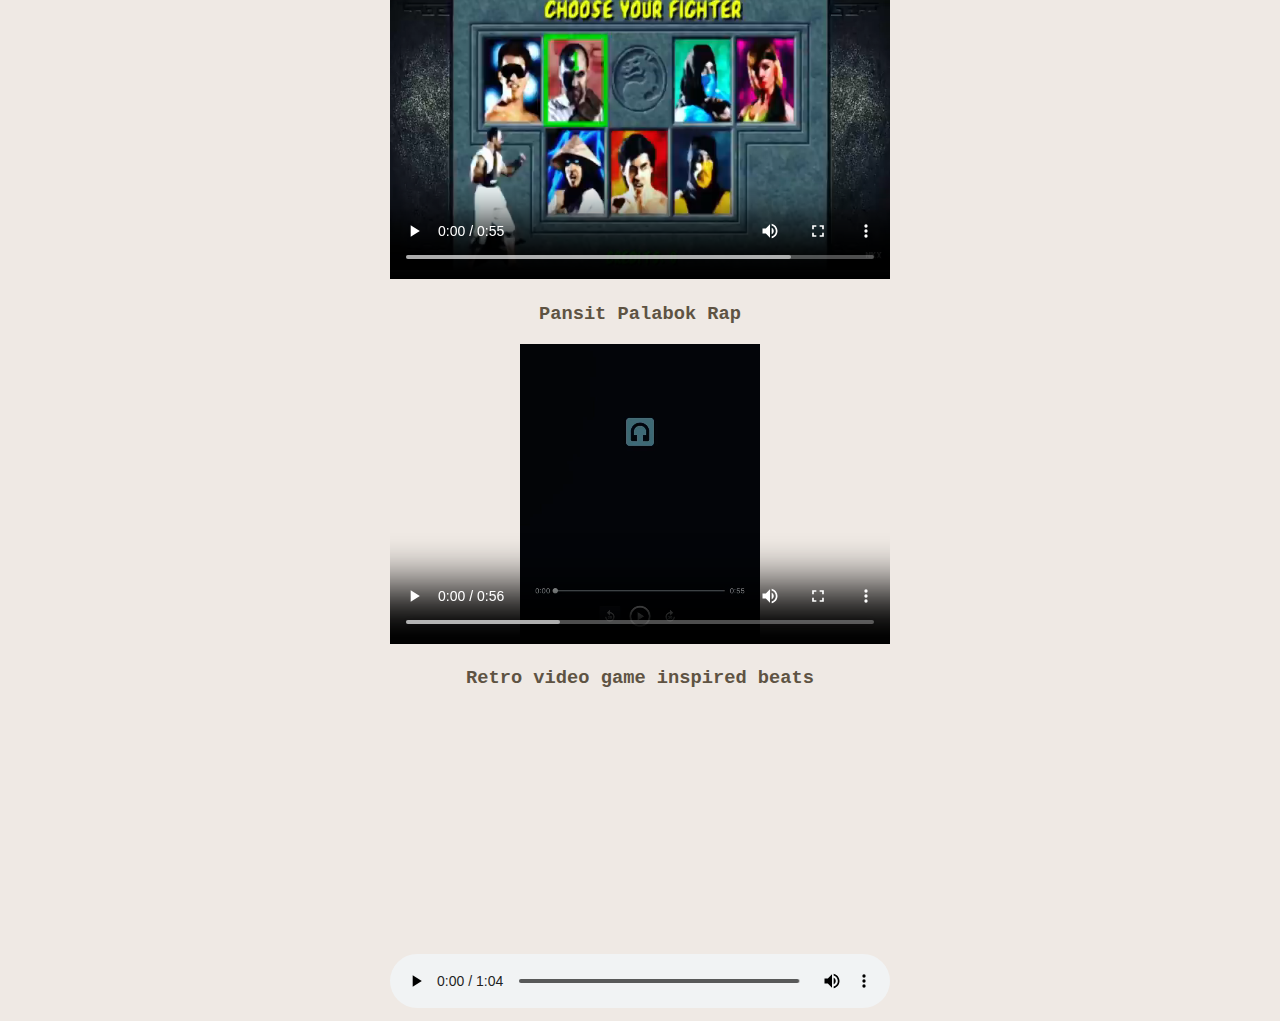
==== commit 3bed08f9: "Add files via upload" ====
--- a/index.html
+++ b/index.html
@@ -41,7 +41,7 @@
             <div class="column">
                 <img src="images/img7.jpg" width="100%">
                 <img src="images/img8.jpg" width="100%">
-                <img src="images/img9.JPG" width="100%">
+                <img src="images/img9.jpg" width="100%">
             </div>
 
             <div class="column">
